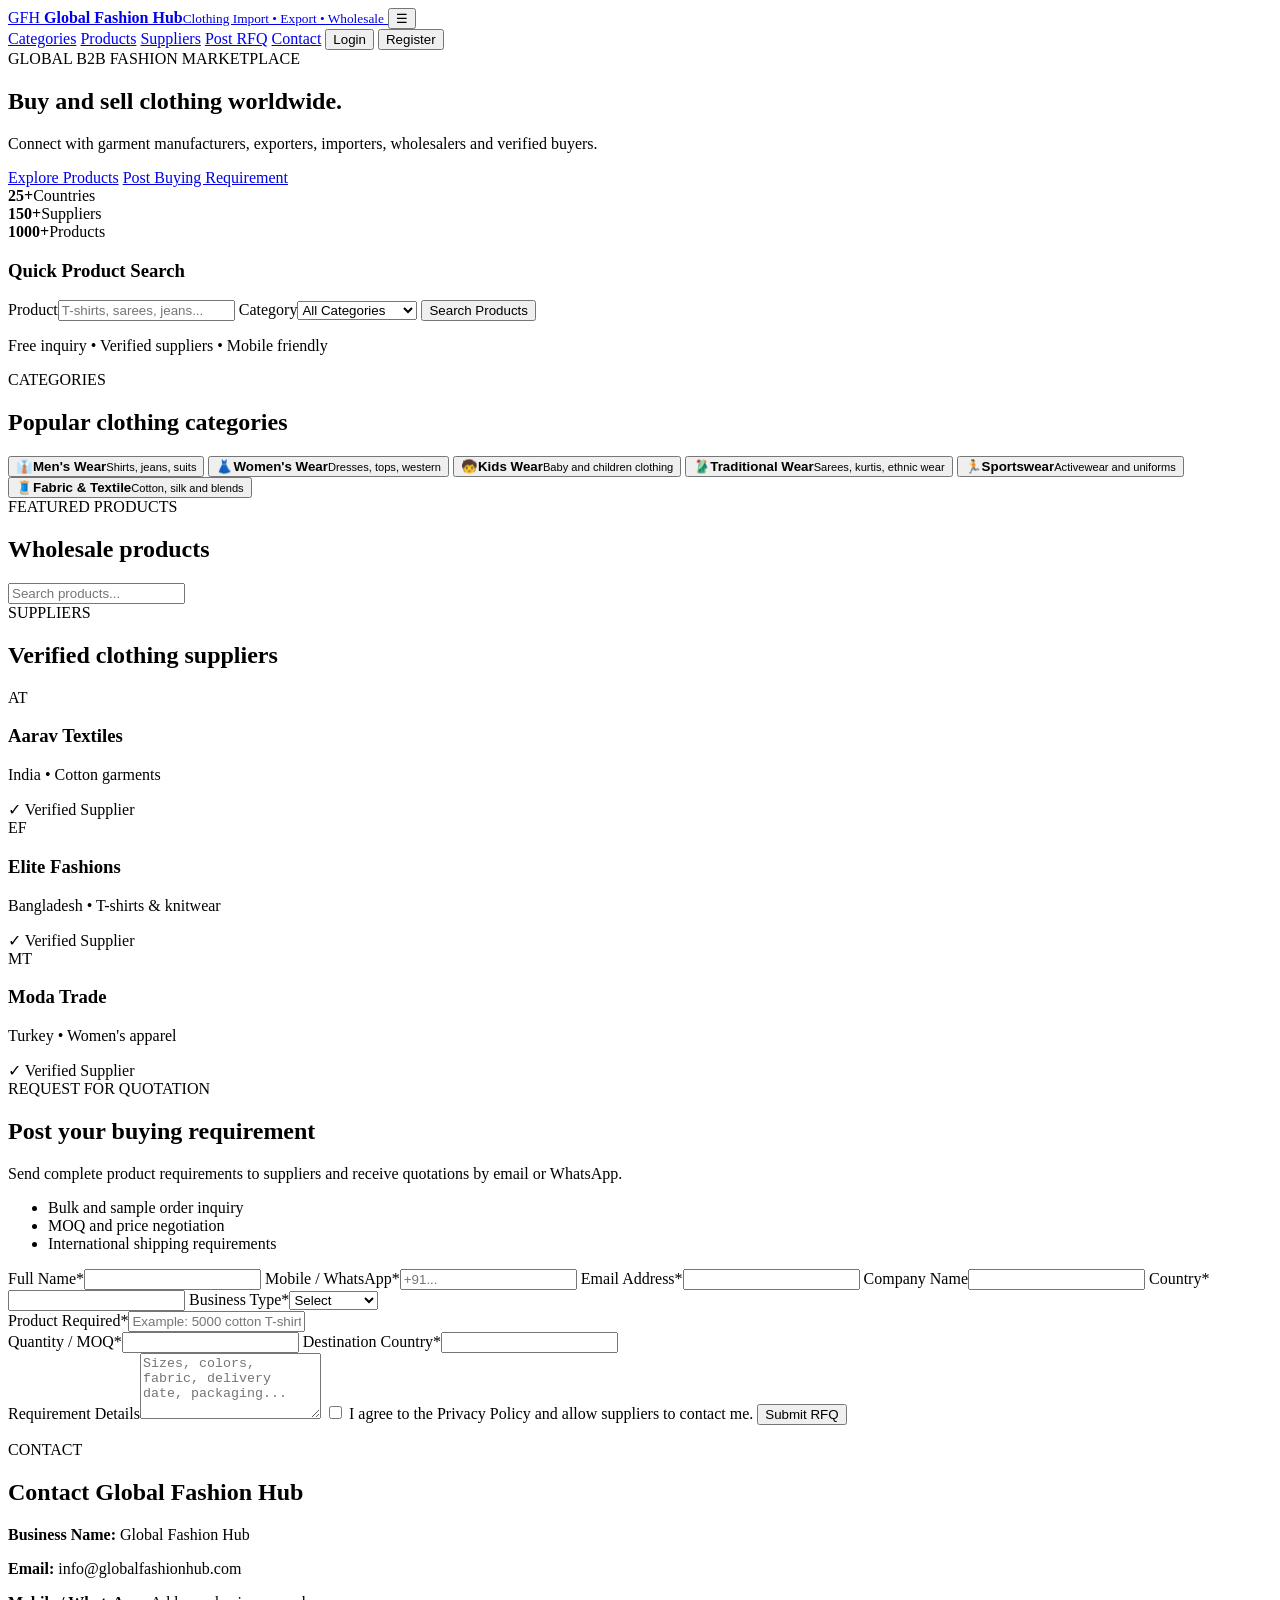
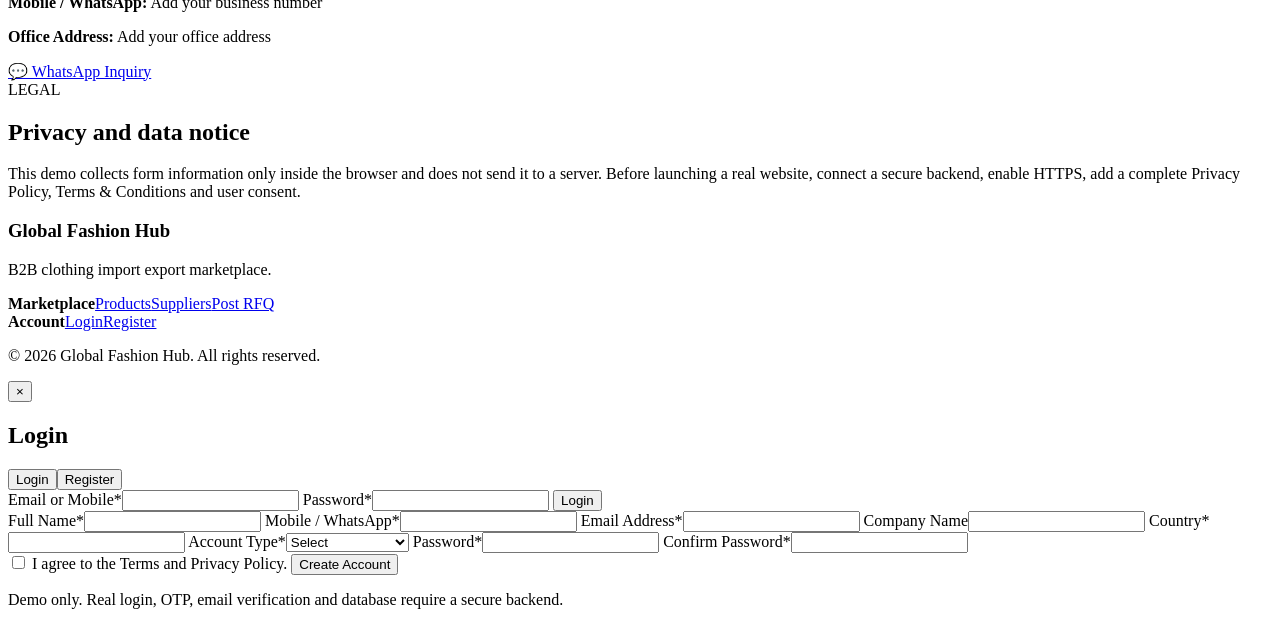
==== index.html @ 47019ae5 "Add files via upload" ====
<!DOCTYPE html>
<html lang="en">
<head>
  <meta charset="UTF-8">
  <meta name="viewport" content="width=device-width, initial-scale=1.0">
  <meta name="description" content="Global Fashion Hub - B2B clothing import export marketplace for buyers, suppliers, wholesalers and manufacturers worldwide.">
  <title>Global Fashion Hub | Clothing Import Export Marketplace</title>
  <link rel="stylesheet" href="assets/style.css">
</head>
<body>
<header class="header">
  <div class="container nav">
    <a class="brand" href="#home">
      <span class="logo">GFH</span>
      <span><b>Global Fashion Hub</b><small>Clothing Import • Export • Wholesale</small></span>
    </a>
    <button id="menuBtn" class="menu">☰</button>
    <nav id="navLinks">
      <a href="#categories">Categories</a>
      <a href="#products">Products</a>
      <a href="#suppliers">Suppliers</a>
      <a href="#rfq">Post RFQ</a>
      <a href="#contact">Contact</a>
      <button class="btn light" id="loginBtn">Login</button>
      <button class="btn primary" id="registerBtn">Register</button>
    </nav>
  </div>
</header>

<main id="home">
<section class="hero">
  <div class="container hero-grid">
    <div>
      <span class="tag">GLOBAL B2B FASHION MARKETPLACE</span>
      <h1>Buy and sell clothing worldwide.</h1>
      <p>Connect with garment manufacturers, exporters, importers, wholesalers and verified buyers.</p>
      <div class="actions">
        <a class="btn primary" href="#products">Explore Products</a>
        <a class="btn outline" href="#rfq">Post Buying Requirement</a>
      </div>
      <div class="stats">
        <div><strong>25+</strong><span>Countries</span></div>
        <div><strong>150+</strong><span>Suppliers</span></div>
        <div><strong>1000+</strong><span>Products</span></div>
      </div>
    </div>
    <div class="panel">
      <h3>Quick Product Search</h3>
      <label>Product<input id="heroSearch" placeholder="T-shirts, sarees, jeans..."></label>
      <label>Category<select id="heroCategory">
        <option value="">All Categories</option>
        <option>Men's Wear</option><option>Women's Wear</option><option>Kids Wear</option>
        <option>Traditional Wear</option><option>Sportswear</option><option>Fabric & Textile</option>
      </select></label>
      <button id="heroSearchBtn" class="btn primary full">Search Products</button>
      <p class="small-text">Free inquiry • Verified suppliers • Mobile friendly</p>
    </div>
  </div>
</section>

<section id="categories" class="section">
  <div class="container">
    <span class="tag">CATEGORIES</span><h2>Popular clothing categories</h2>
    <div class="category-grid">
      <button data-category="Men's Wear">👔<b>Men's Wear</b><small>Shirts, jeans, suits</small></button>
      <button data-category="Women's Wear">👗<b>Women's Wear</b><small>Dresses, tops, western</small></button>
      <button data-category="Kids Wear">🧒<b>Kids Wear</b><small>Baby and children clothing</small></button>
      <button data-category="Traditional Wear">🥻<b>Traditional Wear</b><small>Sarees, kurtis, ethnic wear</small></button>
      <button data-category="Sportswear">🏃<b>Sportswear</b><small>Activewear and uniforms</small></button>
      <button data-category="Fabric & Textile">🧵<b>Fabric & Textile</b><small>Cotton, silk and blends</small></button>
    </div>
  </div>
</section>

<section id="products" class="section alt">
  <div class="container">
    <div class="section-head"><div><span class="tag">FEATURED PRODUCTS</span><h2>Wholesale products</h2></div>
    <input id="productSearch" class="search" placeholder="Search products..."></div>
    <div id="productGrid" class="product-grid"></div>
  </div>
</section>

<section id="suppliers" class="section">
  <div class="container">
    <span class="tag">SUPPLIERS</span><h2>Verified clothing suppliers</h2>
    <div class="supplier-grid">
      <article><div class="avatar">AT</div><div><h3>Aarav Textiles</h3><p>India • Cotton garments</p><span>✓ Verified Supplier</span></div></article>
      <article><div class="avatar">EF</div><div><h3>Elite Fashions</h3><p>Bangladesh • T-shirts & knitwear</p><span>✓ Verified Supplier</span></div></article>
      <article><div class="avatar">MT</div><div><h3>Moda Trade</h3><p>Turkey • Women's apparel</p><span>✓ Verified Supplier</span></div></article>
    </div>
  </div>
</section>

<section id="rfq" class="section dark">
  <div class="container two-col">
    <div>
      <span class="tag light-tag">REQUEST FOR QUOTATION</span>
      <h2>Post your buying requirement</h2>
      <p>Send complete product requirements to suppliers and receive quotations by email or WhatsApp.</p>
      <ul>
        <li>Bulk and sample order inquiry</li>
        <li>MOQ and price negotiation</li>
        <li>International shipping requirements</li>
      </ul>
    </div>
    <form id="rfqForm" class="panel">
      <div class="form-grid">
        <label>Full Name*<input name="name" required></label>
        <label>Mobile / WhatsApp*<input name="mobile" type="tel" required placeholder="+91..."></label>
        <label>Email Address*<input name="email" type="email" required></label>
        <label>Company Name<input name="company"></label>
        <label>Country*<input name="country" required></label>
        <label>Business Type*<select name="businessType" required>
          <option value="">Select</option><option>Buyer</option><option>Importer</option>
          <option>Wholesaler</option><option>Retailer</option><option>Distributor</option>
        </select></label>
      </div>
      <label>Product Required*<input name="product" required placeholder="Example: 5000 cotton T-shirts"></label>
      <div class="form-grid">
        <label>Quantity / MOQ*<input name="quantity" required></label>
        <label>Destination Country*<input name="destination" required></label>
      </div>
      <label>Requirement Details<textarea name="details" rows="4" placeholder="Sizes, colors, fabric, delivery date, packaging..."></textarea></label>
      <label class="check"><input type="checkbox" required> I agree to the Privacy Policy and allow suppliers to contact me.</label>
      <button class="btn primary full" type="submit">Submit RFQ</button>
      <p id="rfqMessage" class="success"></p>
    </form>
  </div>
</section>

<section id="contact" class="section alt">
  <div class="container contact-grid">
    <div>
      <span class="tag">CONTACT</span><h2>Contact Global Fashion Hub</h2>
      <p><b>Business Name:</b> Global Fashion Hub</p>
      <p><b>Email:</b> info@globalfashionhub.com</p>
      <p><b>Mobile / WhatsApp:</b> Add your business number</p>
      <p><b>Office Address:</b> Add your office address</p>
    </div>
    <a class="whatsapp" href="https://wa.me/" target="_blank">💬 WhatsApp Inquiry</a>
  </div>
</section>

<section class="section">
  <div class="container">
    <span class="tag">LEGAL</span><h2>Privacy and data notice</h2>
    <div class="legal-box">
      <p>This demo collects form information only inside the browser and does not send it to a server. Before launching a real website, connect a secure backend, enable HTTPS, add a complete Privacy Policy, Terms & Conditions and user consent.</p>
    </div>
  </div>
</section>
</main>

<footer>
  <div class="container footer-grid">
    <div><h3>Global Fashion Hub</h3><p>B2B clothing import export marketplace.</p></div>
    <div><b>Marketplace</b><a href="#products">Products</a><a href="#suppliers">Suppliers</a><a href="#rfq">Post RFQ</a></div>
    <div><b>Account</b><a href="#" id="footerLogin">Login</a><a href="#" id="footerRegister">Register</a></div>
  </div>
  <p class="copy">© 2026 Global Fashion Hub. All rights reserved.</p>
</footer>

<div id="accountModal" class="modal">
  <div class="modal-box">
    <button id="closeModal" class="close">×</button>
    <h2 id="modalTitle">Login</h2>
    <div class="tabs"><button class="tab active" data-tab="login">Login</button><button class="tab" data-tab="register">Register</button></div>

    <form id="loginForm" class="account-form">
      <label>Email or Mobile*<input required></label>
      <label>Password*<input type="password" required></label>
      <button class="btn primary full" type="submit">Login</button>
    </form>

    <form id="registerForm" class="account-form hidden">
      <div class="form-grid">
        <label>Full Name*<input name="fullName" required></label>
        <label>Mobile / WhatsApp*<input name="mobile" type="tel" required></label>
        <label>Email Address*<input name="email" type="email" required></label>
        <label>Company Name<input name="company"></label>
        <label>Country*<input name="country" required></label>
        <label>Account Type*<select name="accountType" required>
          <option value="">Select</option><option>Buyer</option><option>Supplier</option><option>Buyer & Supplier</option>
        </select></label>
        <label>Password*<input name="password" type="password" minlength="6" required></label>
        <label>Confirm Password*<input name="confirmPassword" type="password" minlength="6" required></label>
      </div>
      <label class="check"><input type="checkbox" required> I agree to the Terms and Privacy Policy.</label>
      <button class="btn primary full" type="submit">Create Account</button>
    </form>
    <p class="small-text">Demo only. Real login, OTP, email verification and database require a secure backend.</p>
  </div>
</div>

<script src="assets/app.js"></script>
</body>
</html>
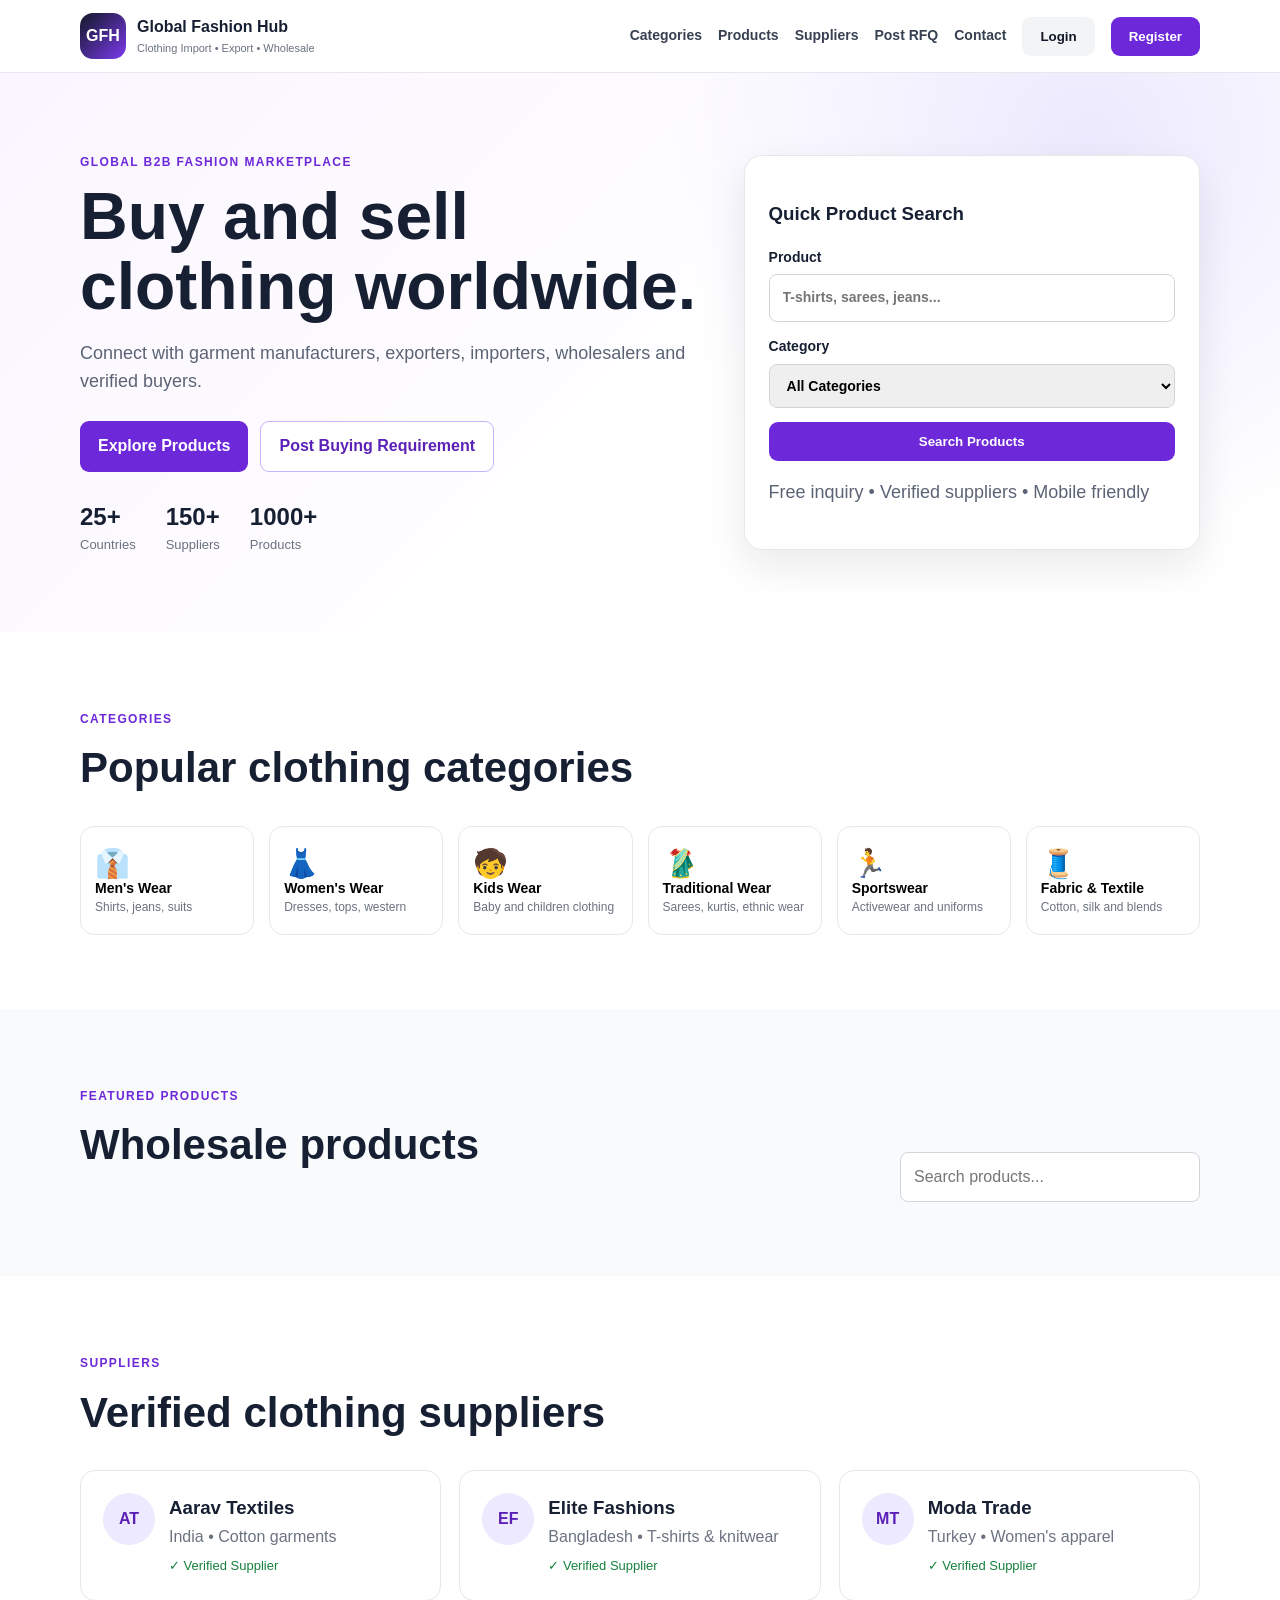
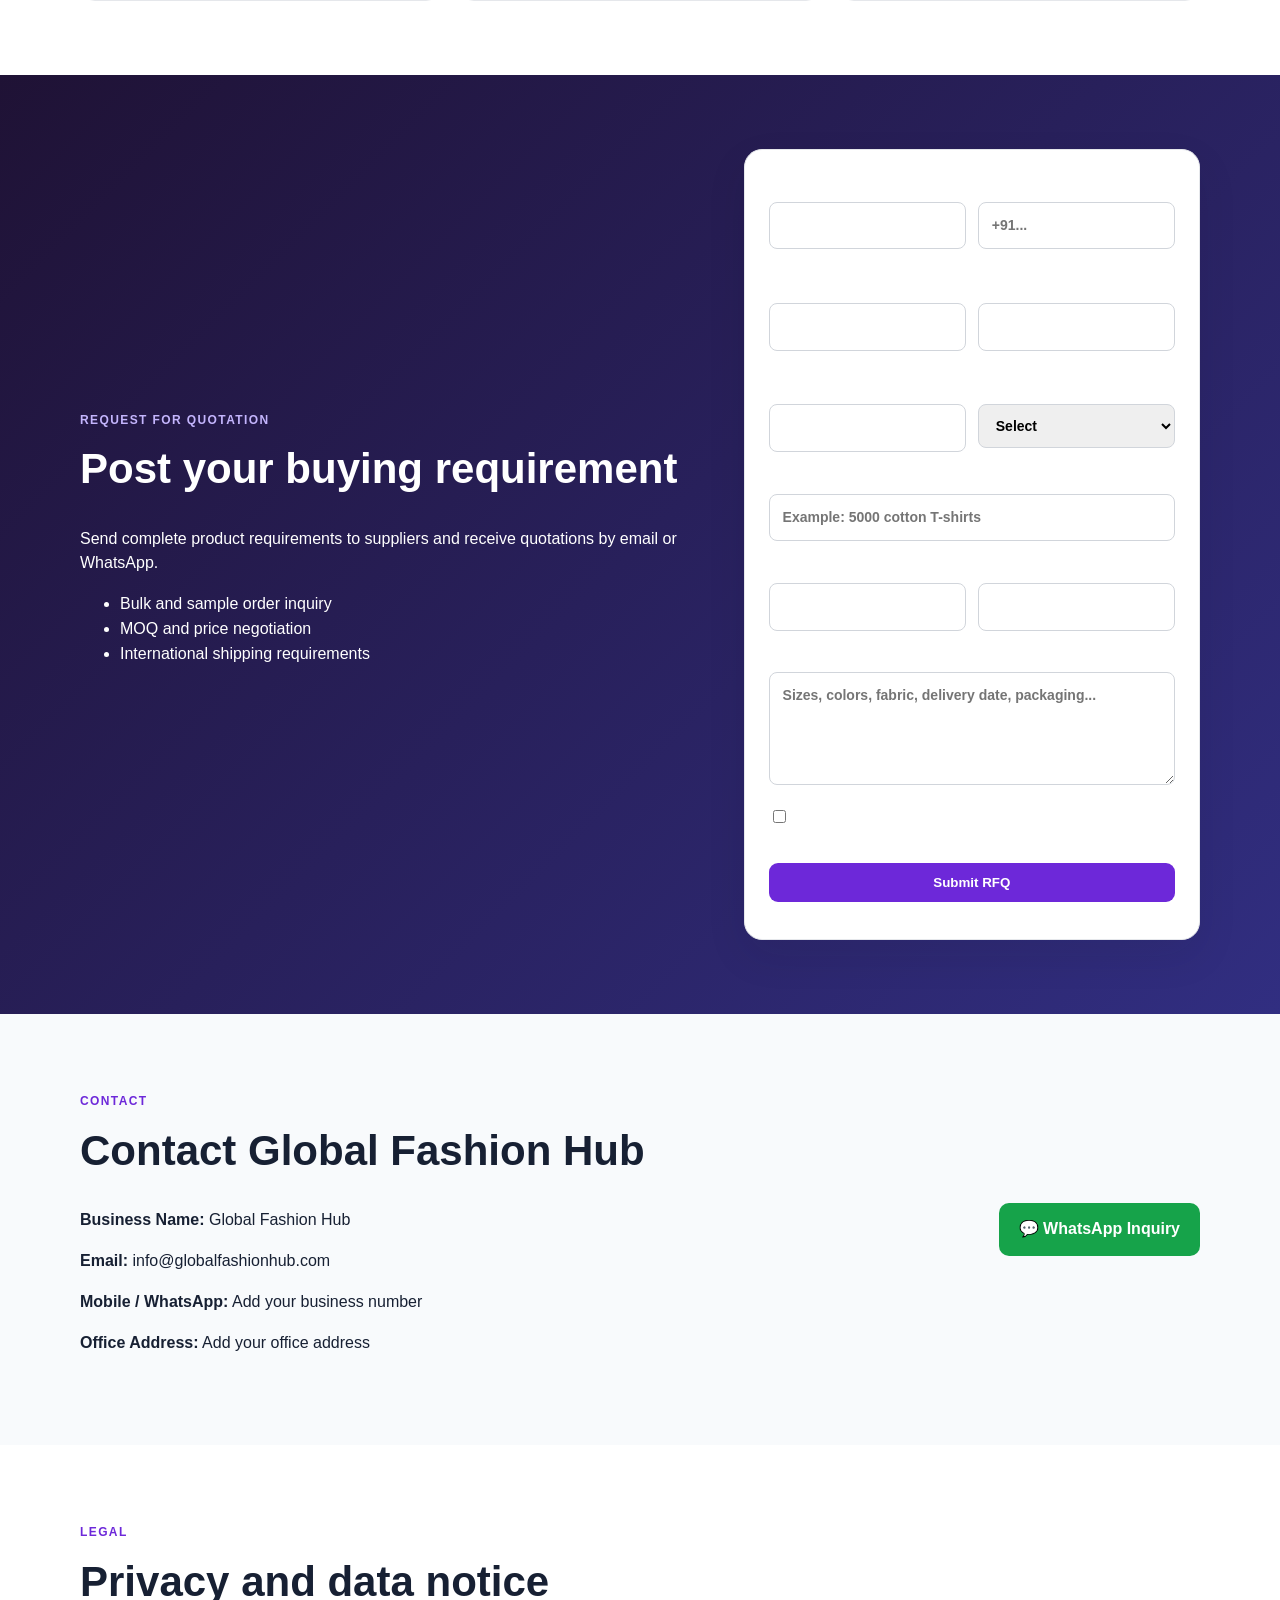
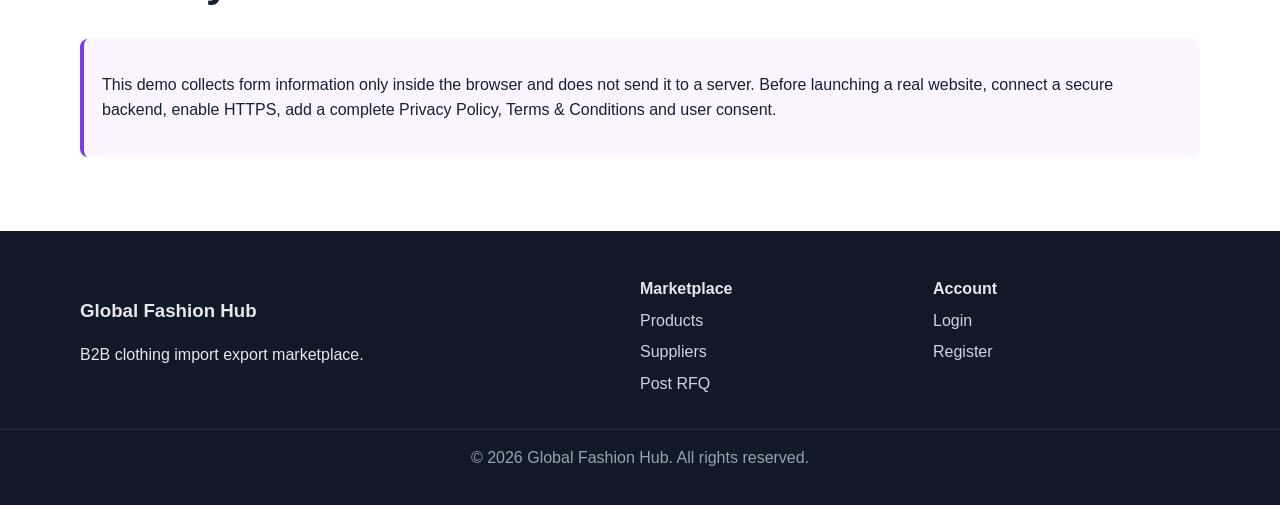
==== commit 8c2b4633: "Update index.html" ====
--- a/index.html
+++ b/index.html
@@ -5,7 +5,7 @@
   <meta name="viewport" content="width=device-width, initial-scale=1.0">
   <meta name="description" content="Global Fashion Hub - B2B clothing import export marketplace for buyers, suppliers, wholesalers and manufacturers worldwide.">
   <title>Global Fashion Hub | Clothing Import Export Marketplace</title>
-  <link rel="stylesheet" href="assets/style.css">
+  <link rel="stylesheet" href="style.css">
 </head>
 <body>
 <header class="header">
@@ -194,4 +194,4 @@
 
 <script src="assets/app.js"></script>
 </body>
-</html>+</html>
--- a/style.css
+++ b/style.css
@@ -0,0 +1 @@
+*{box-sizing:border-box}html{scroll-behavior:smooth}body{margin:0;font-family:Arial,Helvetica,sans-serif;color:#172033;line-height:1.55;background:#fff}.container{width:min(1120px,92%);margin:auto}.header{position:sticky;top:0;z-index:50;background:#fff;border-bottom:1px solid #e5e7eb}.nav{min-height:72px;display:flex;justify-content:space-between;align-items:center}.brand{display:flex;gap:11px;align-items:center;text-decoration:none;color:#172033}.logo{width:46px;height:46px;border-radius:13px;background:linear-gradient(135deg,#111827,#7c3aed);color:#fff;display:grid;place-items:center;font-weight:800}.brand small{display:block;color:#6b7280;font-size:11px}.nav nav{display:flex;gap:16px;align-items:center}.nav nav a{text-decoration:none;color:#374151;font-weight:600;font-size:14px}.menu{display:none;border:0;background:none;font-size:26px}.btn{border:0;border-radius:9px;padding:12px 18px;font-weight:700;text-decoration:none;cursor:pointer;display:inline-flex;justify-content:center;align-items:center}.primary{background:#6d28d9;color:#fff}.light{background:#f3f4f6;color:#111827}.outline{border:1px solid #c4b5fd;color:#5b21b6;background:#fff}.full{width:100%}.hero{padding:76px 0;background:radial-gradient(circle at 85% 12%,#ede9fe,transparent 35%),linear-gradient(135deg,#faf5ff,#fff 60%)}.hero-grid,.two-col{display:grid;grid-template-columns:1.15fr .85fr;gap:46px;align-items:center}.tag{font-size:12px;letter-spacing:1.4px;color:#6d28d9;font-weight:800}.hero h1{font-size:clamp(40px,6vw,66px);line-height:1.06;margin:8px 0 18px}.hero p{font-size:18px;color:#5b6475}.actions{display:flex;gap:12px;flex-wrap:wrap;margin:26px 0}.stats{display:flex;gap:30px;flex-wrap:wrap}.stats div{display:flex;flex-direction:column}.stats strong{font-size:24px}.stats span{color:#6b7280;font-size:13px}.panel{background:#fff;border:1px solid #e5e7eb;border-radius:18px;padding:24px;box-shadow:0 16px 40px rgba(17,24,39,.09)}label{display:block;font-size:14px;font-weight:700;margin-bottom:14px}input,select,textarea{width:100%;padding:12px 13px;margin-top:6px;border:1px solid #d1d5db;border-radius:8px;font:inherit}.check{display:flex;gap:8px;align-items:flex-start;font-weight:500}.check input{width:auto;margin-top:4px}.small-text{font-size:12px;color:#6b7280}.section{padding:74px 0}.section h2{font-size:clamp(28px,4vw,42px);margin:5px 0 25px}.alt{background:#f8fafc}.category-grid{display:grid;grid-template-columns:repeat(6,1fr);gap:15px}.category-grid button{background:#fff;border:1px solid #e5e7eb;border-radius:14px;padding:20px 14px;text-align:left;cursor:pointer;font-size:28px}.category-grid b,.category-grid small{display:block;font-size:14px}.category-grid small{color:#6b7280;font-size:12px;margin-top:4px}.section-head{display:flex;justify-content:space-between;align-items:end;gap:16px}.search{max-width:300px}.product-grid,.supplier-grid{display:grid;grid-template-columns:repeat(3,1fr);gap:18px}.product{background:#fff;border:1px solid #e5e7eb;border-radius:16px;overflow:hidden}.product-img{height:190px;display:grid;place-items:center;font-size:70px;background:linear-gradient(135deg,#f3e8ff,#f9fafb)}.product-body{padding:18px}.product-body h3{margin:5px 0}.price{font-weight:800;color:#5b21b6}.muted{color:#6b7280;font-size:14px}.product-actions{display:flex;gap:8px}.product-actions button{flex:1;padding:10px;border-radius:8px;border:1px solid #ddd6fe;background:#fff}.product-actions .inquire{background:#6d28d9;color:#fff}.supplier-grid article{display:flex;gap:14px;border:1px solid #e5e7eb;border-radius:15px;padding:22px}.avatar{width:52px;height:52px;border-radius:50%;display:grid;place-items:center;background:#ede9fe;color:#5b21b6;font-weight:800}.supplier-grid h3{margin:0}.supplier-grid p{color:#6b7280;margin:3px 0}.supplier-grid span{color:#15803d;font-size:13px}.dark{background:linear-gradient(135deg,#1f1235,#312e81);color:#fff}.light-tag{color:#c4b5fd}.form-grid{display:grid;grid-template-columns:1fr 1fr;gap:12px}.success{color:#15803d;font-size:13px}.contact-grid{display:flex;justify-content:space-between;align-items:center;gap:25px}.whatsapp{background:#16a34a;color:#fff;padding:14px 20px;border-radius:10px;text-decoration:none;font-weight:800}.legal-box{border-left:4px solid #7c3aed;background:#faf5ff;padding:18px;border-radius:8px}footer{background:#111827;color:#e5e7eb;padding:46px 0 18px}.footer-grid{display:grid;grid-template-columns:2fr 1fr 1fr;gap:26px}.footer-grid a{display:block;color:#cbd5e1;text-decoration:none;margin-top:7px}.copy{text-align:center;color:#94a3b8;border-top:1px solid #263244;padding-top:16px;margin-top:32px}.modal{display:none;position:fixed;inset:0;background:rgba(15,23,42,.7);z-index:100;align-items:center;justify-content:center;padding:20px}.modal.open{display:flex}.modal-box{background:#fff;width:min(620px,100%);max-height:90vh;overflow:auto;border-radius:18px;padding:26px;position:relative}.close{position:absolute;right:14px;top:10px;background:none;border:0;font-size:28px}.tabs{display:flex;gap:8px;margin:15px 0}.tab{flex:1;border:0;padding:10px;border-radius:8px}.tab.active{background:#6d28d9;color:#fff}.hidden{display:none}.toast{position:fixed;right:18px;bottom:18px;background:#111827;color:#fff;padding:12px 16px;border-radius:9px;z-index:120}@media(max-width:900px){.menu{display:block}.nav nav{display:none;position:absolute;top:72px;left:4%;right:4%;background:#fff;border:1px solid #e5e7eb;border-radius:12px;padding:18px;flex-direction:column;align-items:stretch}.nav nav.open{display:flex}.hero-grid,.two-col{grid-template-columns:1fr}.category-grid{grid-template-columns:repeat(3,1fr)}.product-grid,.supplier-grid{grid-template-columns:repeat(2,1fr)}}@media(max-width:600px){.hero{padding:48px 0}.hero h1{font-size:40px}.category-grid{grid-template-columns:repeat(2,1fr)}.product-grid,.supplier-grid,.form-grid,.footer-grid{grid-template-columns:1fr}.section-head,.contact-grid{flex-direction:column;align-items:stretch}.search{max-width:none}}
